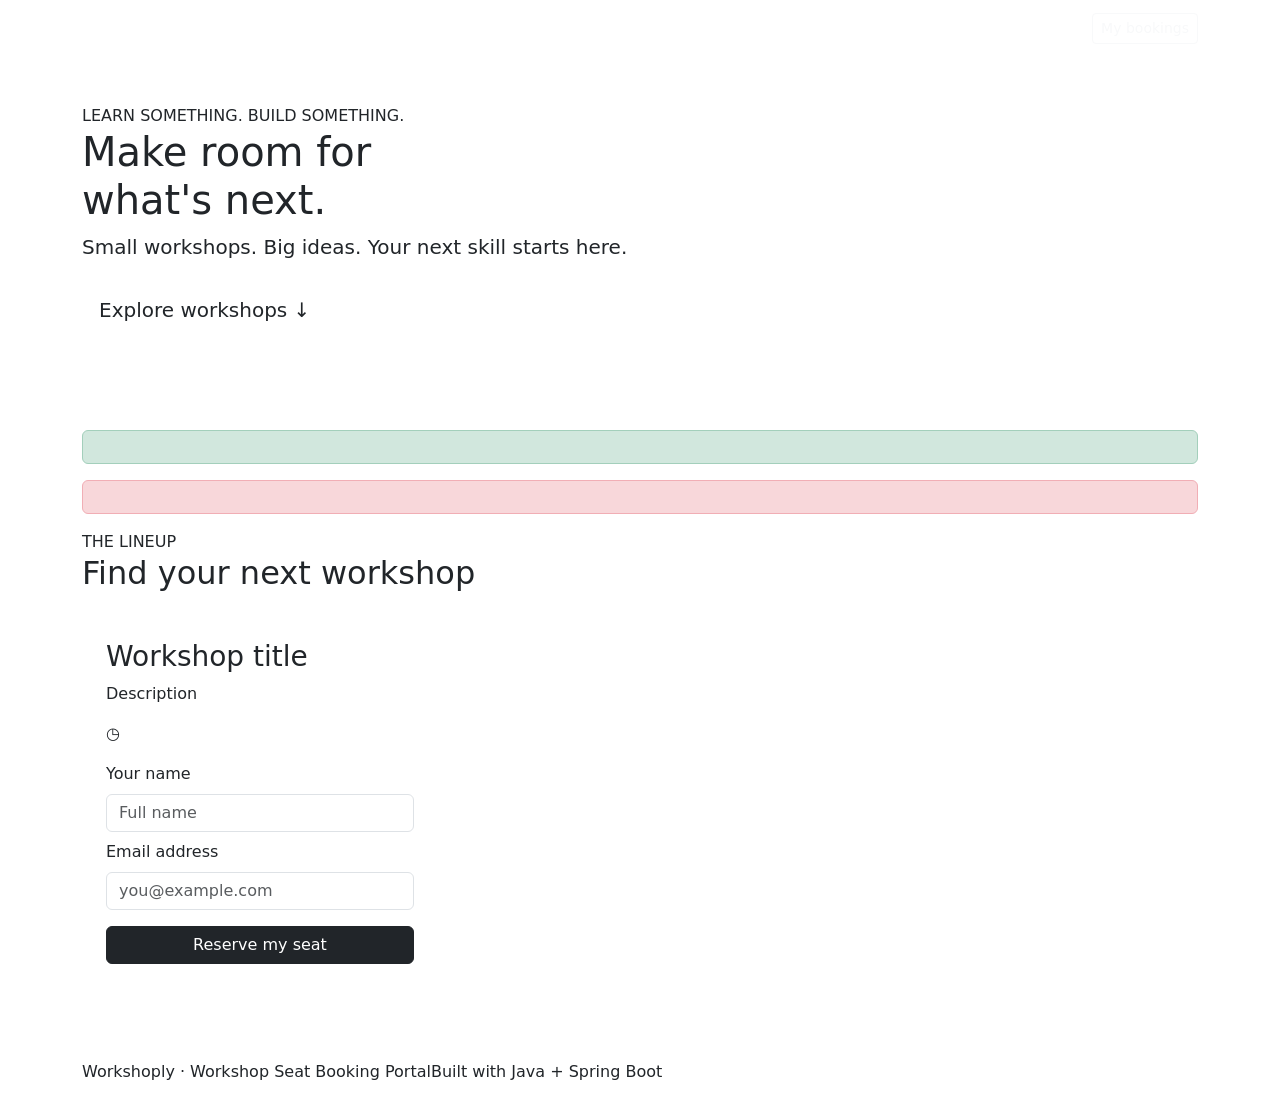
==== src/main/resources/templates/index.html @ 96c3a458 "Publish completed workshop booking portal" ====
<!doctype html>
<html lang="en" xmlns:th="http://www.thymeleaf.org">
<head>
<meta charset="utf-8"><meta name="viewport" content="width=device-width, initial-scale=1">
<title>Workshoply | Find your next skill</title>
<link href="https://cdn.jsdelivr.net/npm/bootstrap@5.3.3/dist/css/bootstrap.min.css" rel="stylesheet">
<link href="/css/style.css" rel="stylesheet">
</head>
<body>
<nav class="navbar navbar-expand-lg navbar-dark nav-glass"><div class="container">
<a class="navbar-brand fw-bold" href="/">✦ Workshoply</a>
<div class="ms-auto"><a class="btn btn-outline-light btn-sm" href="/my-bookings">My bookings</a></div>
</div></nav>
<header class="hero"><div class="container py-5">
<div class="eyebrow">LEARN SOMETHING. BUILD SOMETHING.</div>
<h1>Make room for<br><span>what's next.</span></h1>
<p class="lead">Small workshops. Big ideas. Your next skill starts here.</p>
<a href="#workshops" class="btn btn-lime btn-lg mt-2">Explore workshops ↓</a>
</div></header>
<main class="container py-5" id="workshops">
<div th:if="${success}" class="alert alert-success" th:text="${success}"></div>
<div th:if="${error}" class="alert alert-danger" th:text="${error}"></div>
<div class="d-flex flex-wrap align-items-end justify-content-between gap-2 mb-4">
<div><div class="eyebrow">THE LINEUP</div><h2 class="section-title mb-0">Find your next workshop</h2></div>
<span class="text-secondary" th:text="${workshops.size()} + ' sessions available'"></span>
</div>
<div class="row g-4">
<div class="col-12 col-md-6 col-lg-4" th:each="w,stat : ${workshops}">
<article class="workshop-card h-100">
<div class="card-top"><span class="session-no" th:text="'SESSION 0' + (${stat.index}+1)"></span><span class="seat-pill" th:text="${w.availableSeats} + ' seats left'"></span></div>
<div class="card-body p-4">
<h3 th:text="${w.title}">Workshop title</h3><p class="description" th:text="${w.description}">Description</p>
<div class="date-line">◷ <span th:text="${#temporals.format(w.startsAt, 'EEE, dd MMM · HH:mm')}"></span></div>
<div class="capacity"><div class="capacity-fill" th:style="'width:' + (${w.bookedSeats * 100.0 / w.capacity}) + '%'"></div></div>
<div class="small text-secondary mb-3" th:text="${w.bookedSeats} + ' of ' + ${w.capacity} + ' seats booked'"></div>
<form action="/book" method="post" class="booking-form">
<input type="hidden" name="workshopId" th:value="${w.id}">
<label class="form-label">Your name</label><input class="form-control mb-2" name="name" placeholder="Full name" required maxlength="100">
<label class="form-label">Email address</label><input class="form-control mb-3" type="email" name="email" placeholder="you@example.com" required maxlength="160">
<button class="btn btn-dark w-100" type="submit" th:disabled="${w.availableSeats < 1}" th:text="${w.availableSeats < 1 ? 'Fully booked' : 'Reserve my seat →'}">Reserve my seat</button>
</form>
</div></article>
</div>
</div>
</main>
<footer class="container py-4 footer-line"><span>Workshoply · Workshop Seat Booking Portal</span><span>Built with Java + Spring Boot</span></footer>
</body></html>
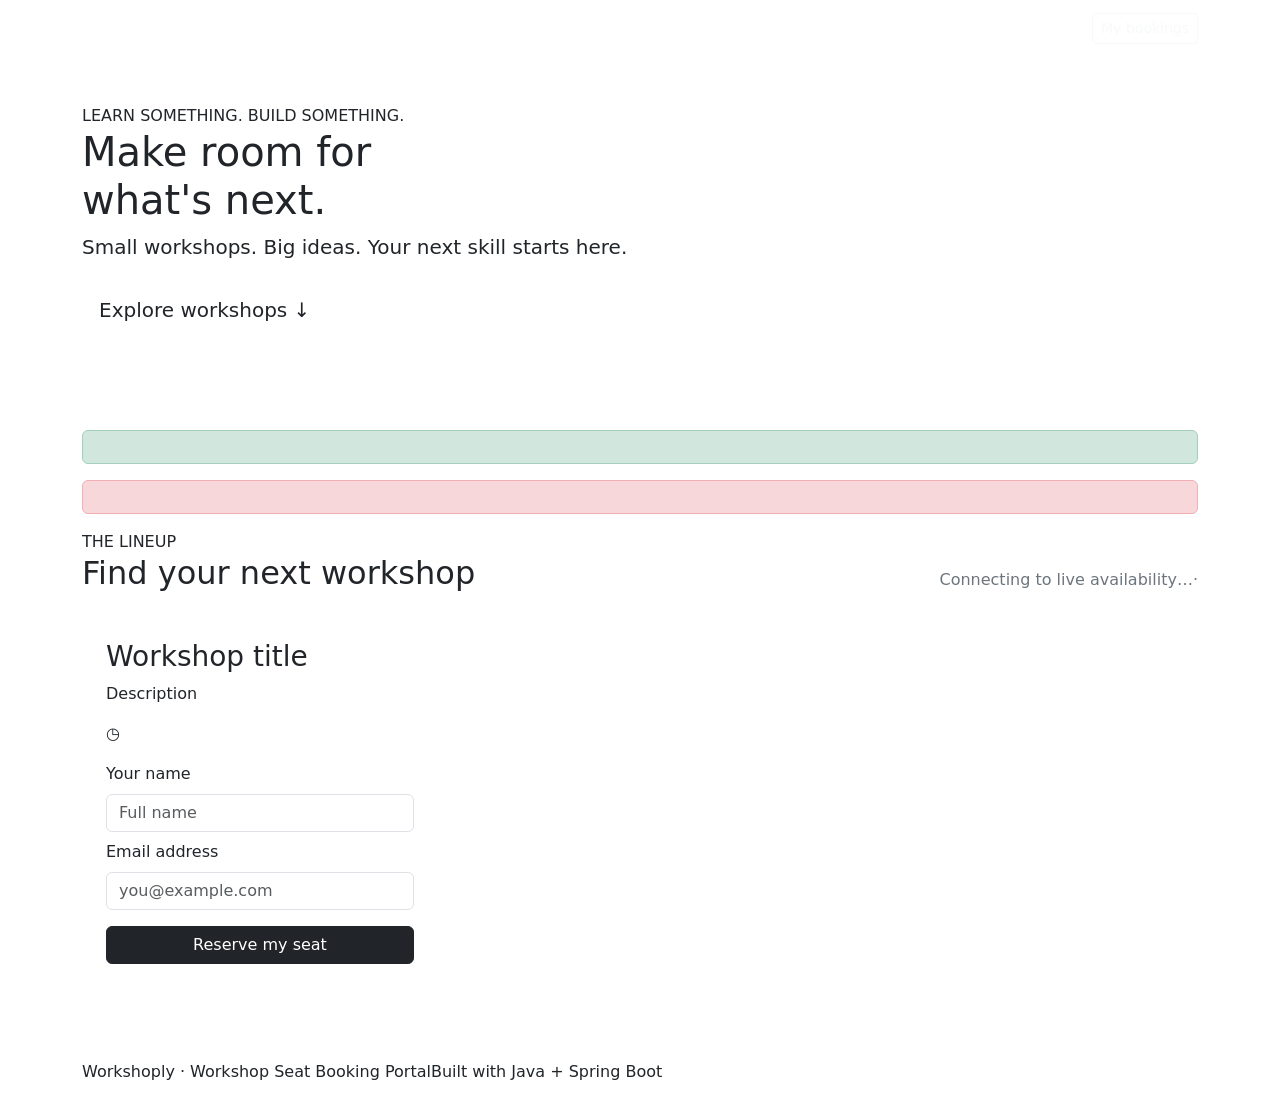
==== commit 382e09b3: "Add live workshop availability updates" ====
--- a/src/main/resources/templates/index.html
+++ b/src/main/resources/templates/index.html
@@ -22,26 +22,27 @@
 <div th:if="${error}" class="alert alert-danger" th:text="${error}"></div>
 <div class="d-flex flex-wrap align-items-end justify-content-between gap-2 mb-4">
 <div><div class="eyebrow">THE LINEUP</div><h2 class="section-title mb-0">Find your next workshop</h2></div>
-<span class="text-secondary" th:text="${workshops.size()} + ' sessions available'"></span>
+<div class="listing-status"><span class="live-dot" id="live-dot"></span><span class="text-secondary" id="live-status" role="status" aria-live="polite">Connecting to live availability…</span><span class="text-secondary" aria-hidden="true">·</span><span class="text-secondary" id="session-count" th:text="${workshops.size()} + ' sessions available'"></span></div>
 </div>
 <div class="row g-4">
-<div class="col-12 col-md-6 col-lg-4" th:each="w,stat : ${workshops}">
+<div class="col-12 col-md-6 col-lg-4" th:each="w,stat : ${workshops}" th:id="'workshop-card-' + ${w.id}" th:data-workshop-id="${w.id}">
 <article class="workshop-card h-100">
-<div class="card-top"><span class="session-no" th:text="'SESSION 0' + (${stat.index}+1)"></span><span class="seat-pill" th:text="${w.availableSeats} + ' seats left'"></span></div>
+<div class="card-top"><span class="session-no" th:text="'SESSION 0' + (${stat.index}+1)"></span><span class="seat-pill" th:id="'seat-pill-' + ${w.id}" th:text="${w.availableSeats} + ' seats left'"></span></div>
 <div class="card-body p-4">
 <h3 th:text="${w.title}">Workshop title</h3><p class="description" th:text="${w.description}">Description</p>
 <div class="date-line">◷ <span th:text="${#temporals.format(w.startsAt, 'EEE, dd MMM · HH:mm')}"></span></div>
-<div class="capacity"><div class="capacity-fill" th:style="'width:' + (${w.bookedSeats * 100.0 / w.capacity}) + '%'"></div></div>
-<div class="small text-secondary mb-3" th:text="${w.bookedSeats} + ' of ' + ${w.capacity} + ' seats booked'"></div>
+<div class="capacity"><div class="capacity-fill" th:id="'capacity-fill-' + ${w.id}" th:style="'width:' + (${w.bookedSeats * 100.0 / w.capacity}) + '%'"></div></div>
+<div class="small text-secondary mb-3" th:id="'booked-count-' + ${w.id}" th:text="${w.bookedSeats} + ' of ' + ${w.capacity} + ' seats booked'"></div>
 <form action="/book" method="post" class="booking-form">
 <input type="hidden" name="workshopId" th:value="${w.id}">
 <label class="form-label">Your name</label><input class="form-control mb-2" name="name" placeholder="Full name" required maxlength="100">
 <label class="form-label">Email address</label><input class="form-control mb-3" type="email" name="email" placeholder="you@example.com" required maxlength="160">
-<button class="btn btn-dark w-100" type="submit" th:disabled="${w.availableSeats < 1}" th:text="${w.availableSeats < 1 ? 'Fully booked' : 'Reserve my seat →'}">Reserve my seat</button>
+<button class="btn btn-dark w-100" type="submit" th:id="'book-button-' + ${w.id}" th:disabled="${w.availableSeats < 1}" th:text="${w.availableSeats < 1 ? 'Fully booked' : 'Reserve my seat →'}">Reserve my seat</button>
 </form>
 </div></article>
 </div>
 </div>
 </main>
 <footer class="container py-4 footer-line"><span>Workshoply · Workshop Seat Booking Portal</span><span>Built with Java + Spring Boot</span></footer>
+<script src="/js/live-availability.js" defer></script>
 </body></html>
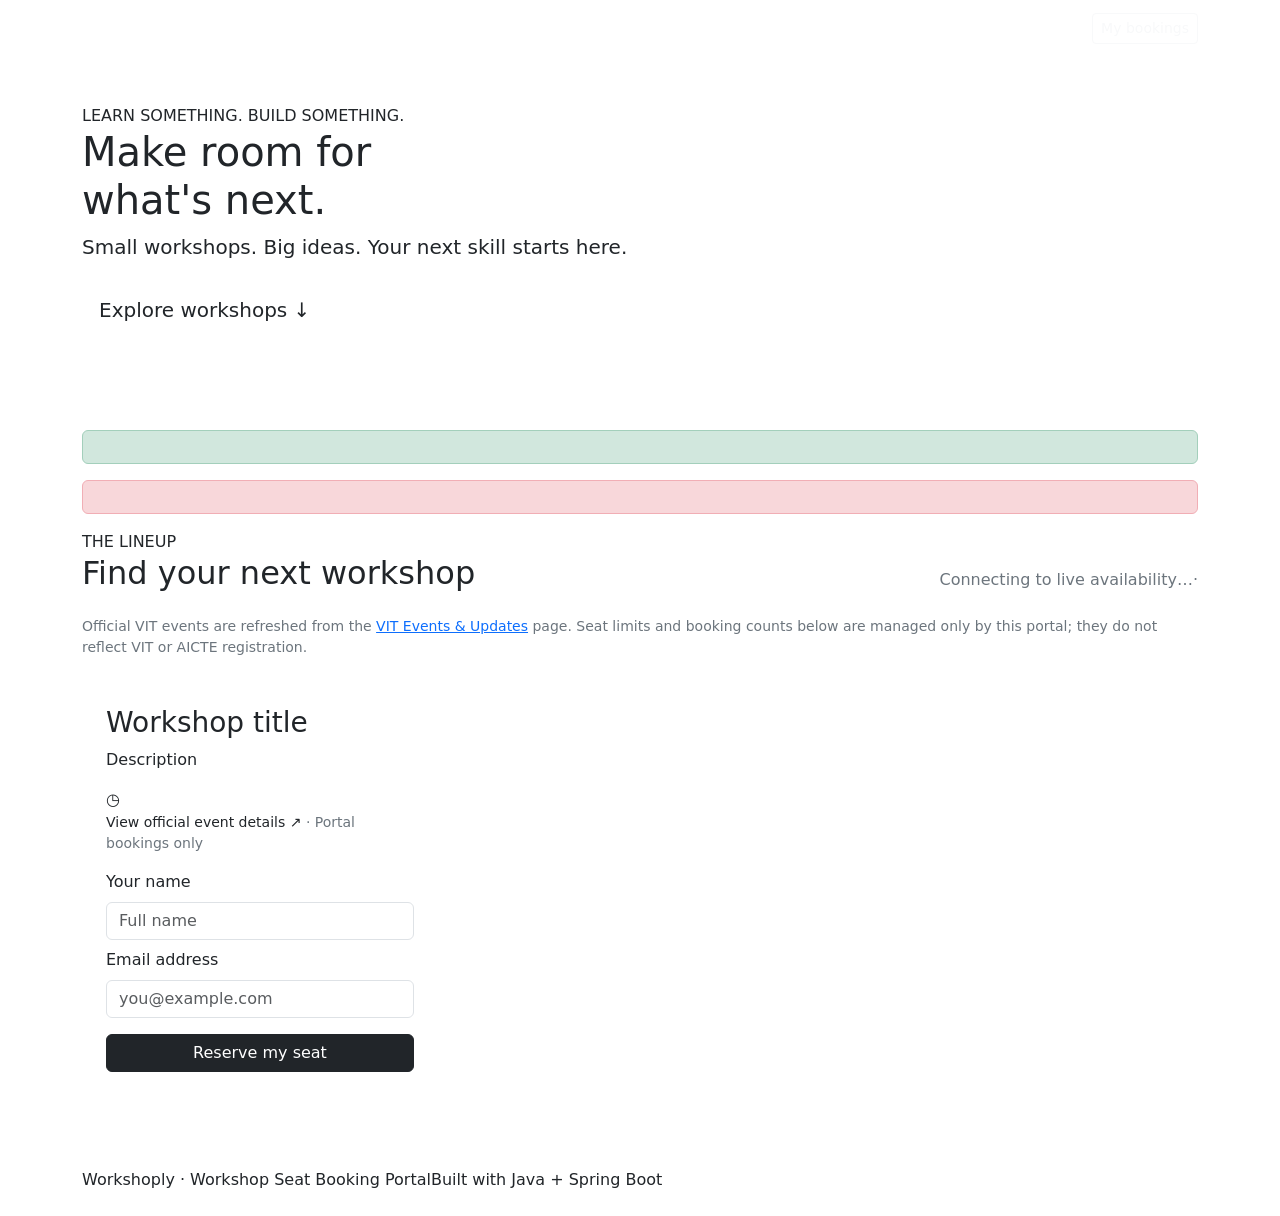
==== commit edd45af5: "Import upcoming VIT events into portal" ====
--- a/src/main/resources/templates/index.html
+++ b/src/main/resources/templates/index.html
@@ -24,13 +24,15 @@
 <div><div class="eyebrow">THE LINEUP</div><h2 class="section-title mb-0">Find your next workshop</h2></div>
 <div class="listing-status"><span class="live-dot" id="live-dot"></span><span class="text-secondary" id="live-status" role="status" aria-live="polite">Connecting to live availability…</span><span class="text-secondary" aria-hidden="true">·</span><span class="text-secondary" id="session-count" th:text="${workshops.size()} + ' sessions available'"></span></div>
 </div>
+<p class="small text-secondary mb-4">Official VIT events are refreshed from the <a href="https://vit.edu.in/news-update/" target="_blank" rel="noopener">VIT Events &amp; Updates</a> page. Seat limits and booking counts below are managed only by this portal; they do not reflect VIT or AICTE registration.</p>
 <div class="row g-4">
 <div class="col-12 col-md-6 col-lg-4" th:each="w,stat : ${workshops}" th:id="'workshop-card-' + ${w.id}" th:data-workshop-id="${w.id}">
 <article class="workshop-card h-100">
 <div class="card-top"><span class="session-no" th:text="'SESSION 0' + (${stat.index}+1)"></span><span class="seat-pill" th:id="'seat-pill-' + ${w.id}" th:text="${w.availableSeats} + ' seats left'"></span></div>
 <div class="card-body p-4">
 <h3 th:text="${w.title}">Workshop title</h3><p class="description" th:text="${w.description}">Description</p>
-<div class="date-line">◷ <span th:text="${#temporals.format(w.startsAt, 'EEE, dd MMM · HH:mm')}"></span></div>
+<div class="date-line">◷ <span th:if="${w.imported}" th:text="${w.sourceDateText} + ' · time TBA'"></span><span th:unless="${w.imported}" th:text="${#temporals.format(w.startsAt, 'EEE, dd MMM · HH:mm')}"></span></div>
+<div th:if="${w.imported}" class="small mb-3"><a th:href="${w.sourceUrl}" target="_blank" rel="noopener">View official event details ↗</a><span class="text-secondary"> · Portal bookings only</span></div>
 <div class="capacity"><div class="capacity-fill" th:id="'capacity-fill-' + ${w.id}" th:style="'width:' + (${w.bookedSeats * 100.0 / w.capacity}) + '%'"></div></div>
 <div class="small text-secondary mb-3" th:id="'booked-count-' + ${w.id}" th:text="${w.bookedSeats} + ' of ' + ${w.capacity} + ' seats booked'"></div>
 <form action="/book" method="post" class="booking-form">
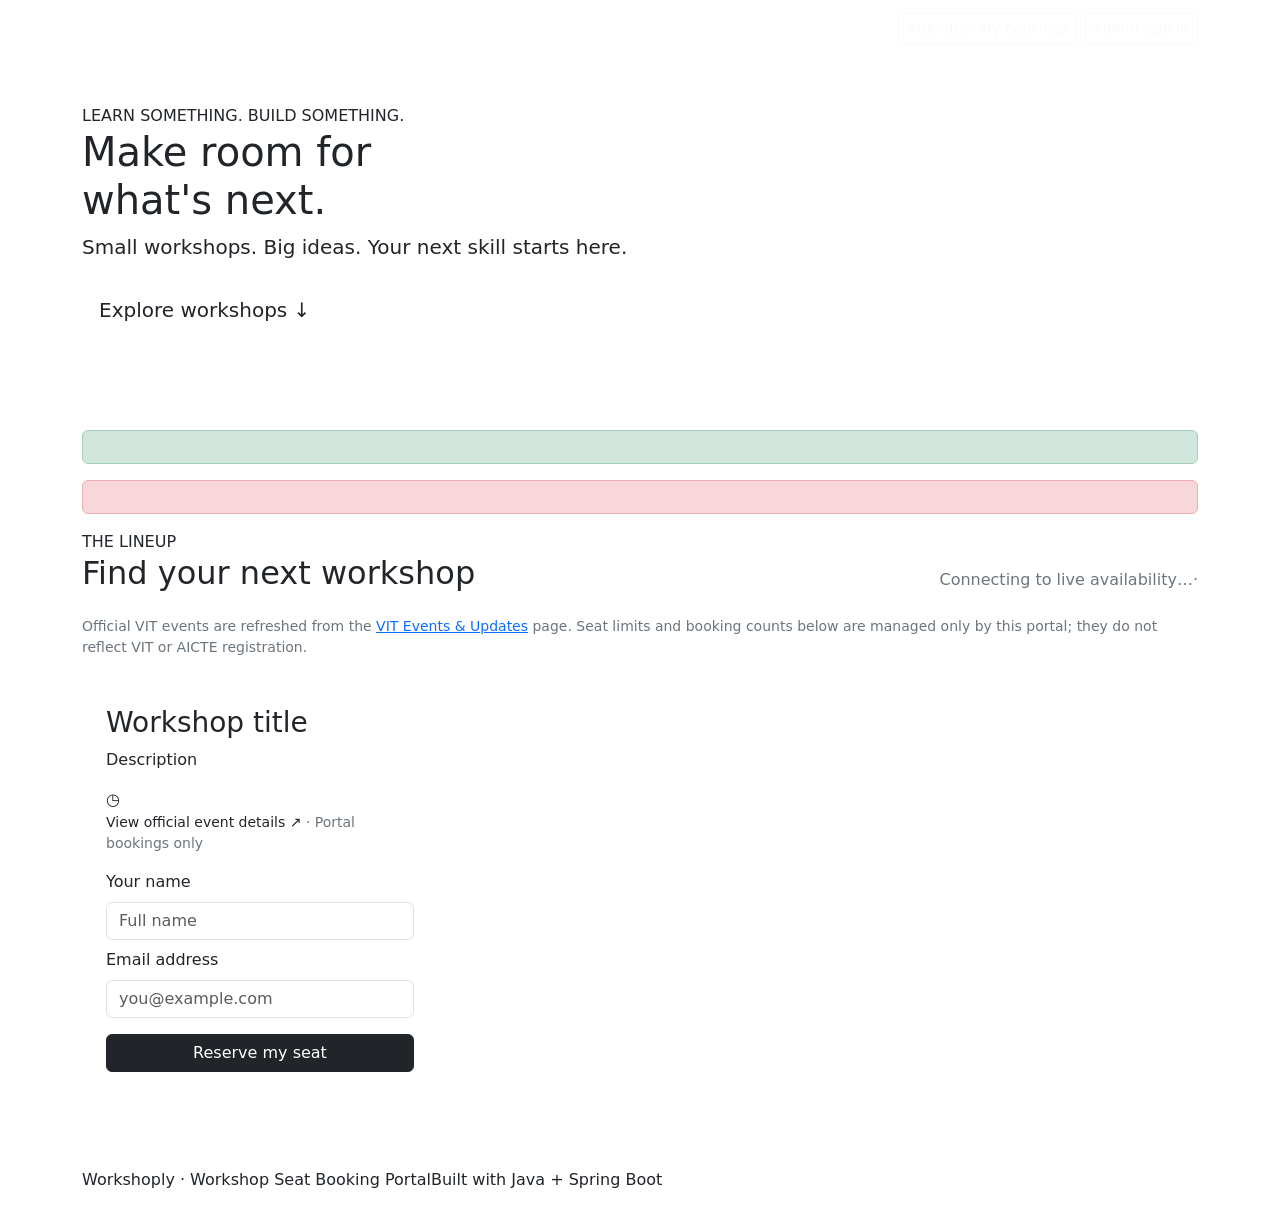
==== commit ceec7186: "Add admin portal and booking notifications" ====
--- a/src/main/resources/templates/index.html
+++ b/src/main/resources/templates/index.html
@@ -9,7 +9,7 @@
 <body>
 <nav class="navbar navbar-expand-lg navbar-dark nav-glass"><div class="container">
 <a class="navbar-brand fw-bold" href="/">✦ Workshoply</a>
-<div class="ms-auto"><a class="btn btn-outline-light btn-sm" href="/my-bookings">My bookings</a></div>
+<div class="ms-auto d-flex gap-2"><a class="btn btn-outline-light btn-sm" href="/my-bookings">Attendee: My bookings</a><a class="btn btn-outline-light btn-sm" href="/admin/login">Admin sign in</a></div>
 </div></nav>
 <header class="hero"><div class="container py-5">
 <div class="eyebrow">LEARN SOMETHING. BUILD SOMETHING.</div>
@@ -35,7 +35,7 @@
 <div th:if="${w.imported}" class="small mb-3"><a th:href="${w.sourceUrl}" target="_blank" rel="noopener">View official event details ↗</a><span class="text-secondary"> · Portal bookings only</span></div>
 <div class="capacity"><div class="capacity-fill" th:id="'capacity-fill-' + ${w.id}" th:style="'width:' + (${w.bookedSeats * 100.0 / w.capacity}) + '%'"></div></div>
 <div class="small text-secondary mb-3" th:id="'booked-count-' + ${w.id}" th:text="${w.bookedSeats} + ' of ' + ${w.capacity} + ' seats booked'"></div>
-<form action="/book" method="post" class="booking-form">
+<form th:action="@{/book}" method="post" class="booking-form">
 <input type="hidden" name="workshopId" th:value="${w.id}">
 <label class="form-label">Your name</label><input class="form-control mb-2" name="name" placeholder="Full name" required maxlength="100">
 <label class="form-label">Email address</label><input class="form-control mb-3" type="email" name="email" placeholder="you@example.com" required maxlength="160">
